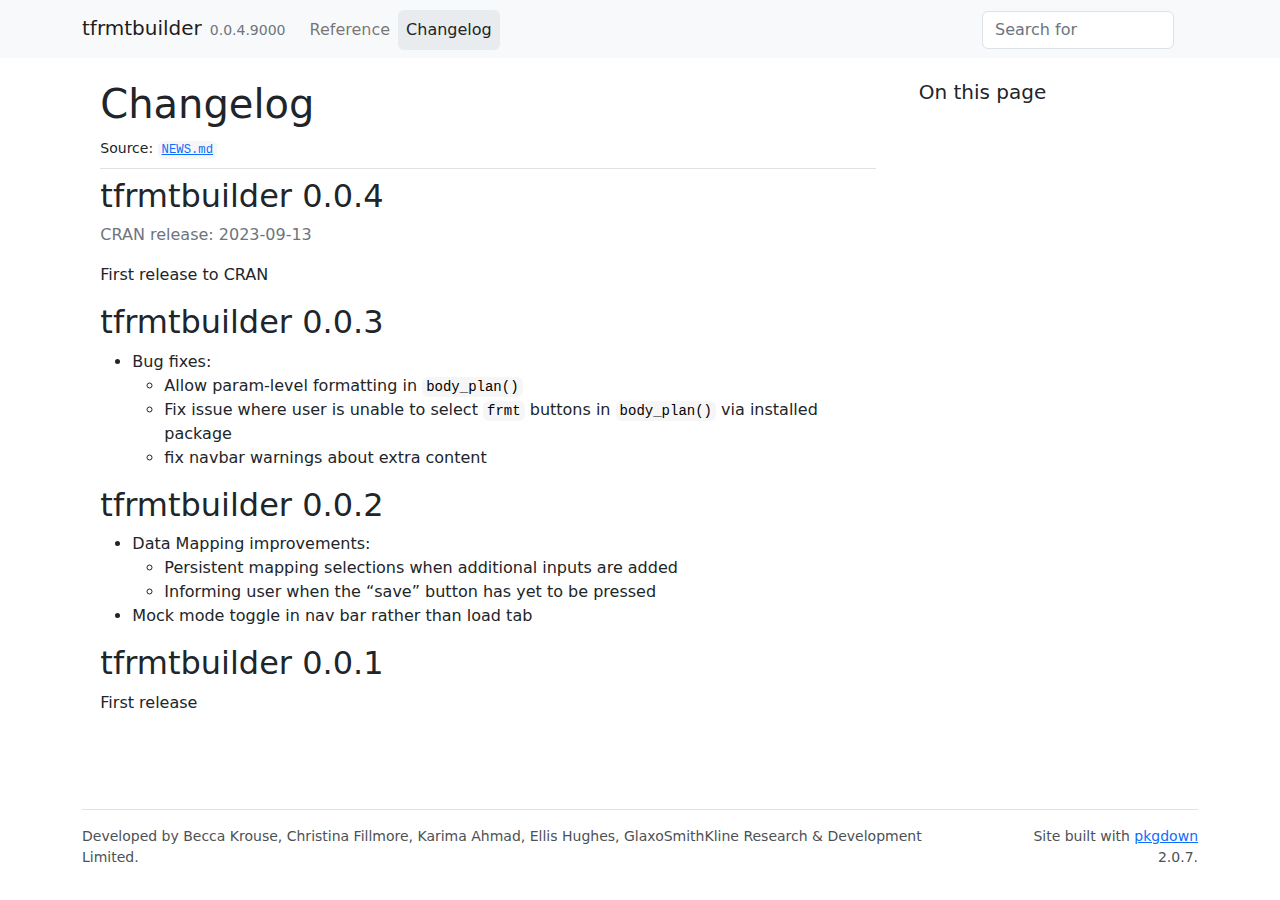
==== news/index.html @ 428edf24 "Deploying to gh-pages from @ GSK-Biostatistics/tfrmtbuilder@8b2377c2a7a94a5ebff060d12d398bca99f2f9e7" ====
<!DOCTYPE html>
<!-- Generated by pkgdown: do not edit by hand --><html lang="en"><head><meta http-equiv="Content-Type" content="text/html; charset=UTF-8"><meta charset="utf-8"><meta http-equiv="X-UA-Compatible" content="IE=edge"><meta name="viewport" content="width=device-width, initial-scale=1, shrink-to-fit=no"><title>Changelog • tfrmtbuilder</title><script src="../deps/jquery-3.6.0/jquery-3.6.0.min.js"></script><meta name="viewport" content="width=device-width, initial-scale=1, shrink-to-fit=no"><link href="../deps/bootstrap-5.2.2/bootstrap.min.css" rel="stylesheet"><script src="../deps/bootstrap-5.2.2/bootstrap.bundle.min.js"></script><!-- Font Awesome icons --><link rel="stylesheet" href="https://cdnjs.cloudflare.com/ajax/libs/font-awesome/5.12.1/css/all.min.css" integrity="sha256-mmgLkCYLUQbXn0B1SRqzHar6dCnv9oZFPEC1g1cwlkk=" crossorigin="anonymous"><link rel="stylesheet" href="https://cdnjs.cloudflare.com/ajax/libs/font-awesome/5.12.1/css/v4-shims.min.css" integrity="sha256-wZjR52fzng1pJHwx4aV2AO3yyTOXrcDW7jBpJtTwVxw=" crossorigin="anonymous"><!-- bootstrap-toc --><script src="https://cdn.jsdelivr.net/gh/afeld/bootstrap-toc@v1.0.1/dist/bootstrap-toc.min.js" integrity="sha256-4veVQbu7//Lk5TSmc7YV48MxtMy98e26cf5MrgZYnwo=" crossorigin="anonymous"></script><!-- headroom.js --><script src="https://cdnjs.cloudflare.com/ajax/libs/headroom/0.11.0/headroom.min.js" integrity="sha256-AsUX4SJE1+yuDu5+mAVzJbuYNPHj/WroHuZ8Ir/CkE0=" crossorigin="anonymous"></script><script src="https://cdnjs.cloudflare.com/ajax/libs/headroom/0.11.0/jQuery.headroom.min.js" integrity="sha256-ZX/yNShbjqsohH1k95liqY9Gd8uOiE1S4vZc+9KQ1K4=" crossorigin="anonymous"></script><!-- clipboard.js --><script src="https://cdnjs.cloudflare.com/ajax/libs/clipboard.js/2.0.6/clipboard.min.js" integrity="sha256-inc5kl9MA1hkeYUt+EC3BhlIgyp/2jDIyBLS6k3UxPI=" crossorigin="anonymous"></script><!-- search --><script src="https://cdnjs.cloudflare.com/ajax/libs/fuse.js/6.4.6/fuse.js" integrity="sha512-zv6Ywkjyktsohkbp9bb45V6tEMoWhzFzXis+LrMehmJZZSys19Yxf1dopHx7WzIKxr5tK2dVcYmaCk2uqdjF4A==" crossorigin="anonymous"></script><script src="https://cdnjs.cloudflare.com/ajax/libs/autocomplete.js/0.38.0/autocomplete.jquery.min.js" integrity="sha512-GU9ayf+66Xx2TmpxqJpliWbT5PiGYxpaG8rfnBEk1LL8l1KGkRShhngwdXK1UgqhAzWpZHSiYPc09/NwDQIGyg==" crossorigin="anonymous"></script><script src="https://cdnjs.cloudflare.com/ajax/libs/mark.js/8.11.1/mark.min.js" integrity="sha512-5CYOlHXGh6QpOFA/TeTylKLWfB3ftPsde7AnmhuitiTX4K5SqCLBeKro6sPS8ilsz1Q4NRx3v8Ko2IBiszzdww==" crossorigin="anonymous"></script><!-- pkgdown --><script src="../pkgdown.js"></script><meta property="og:title" content="Changelog"><!-- mathjax --><script src="https://cdnjs.cloudflare.com/ajax/libs/mathjax/2.7.5/MathJax.js" integrity="sha256-nvJJv9wWKEm88qvoQl9ekL2J+k/RWIsaSScxxlsrv8k=" crossorigin="anonymous"></script><script src="https://cdnjs.cloudflare.com/ajax/libs/mathjax/2.7.5/config/TeX-AMS-MML_HTMLorMML.js" integrity="sha256-84DKXVJXs0/F8OTMzX4UR909+jtl4G7SPypPavF+GfA=" crossorigin="anonymous"></script><!--[if lt IE 9]>
<script src="https://oss.maxcdn.com/html5shiv/3.7.3/html5shiv.min.js"></script>
<script src="https://oss.maxcdn.com/respond/1.4.2/respond.min.js"></script>
<![endif]--></head><body>
    <a href="#main" class="visually-hidden-focusable">Skip to contents</a>
    

    <nav class="navbar fixed-top navbar-light navbar-expand-lg bg-light"><div class="container">
    
    <a class="navbar-brand me-2" href="../index.html">tfrmtbuilder</a>

    <small class="nav-text text-muted me-auto" data-bs-toggle="tooltip" data-bs-placement="bottom" title="">0.0.4.9000</small>

    
    <button class="navbar-toggler" type="button" data-bs-toggle="collapse" data-bs-target="#navbar" aria-controls="navbar" aria-expanded="false" aria-label="Toggle navigation">
      <span class="navbar-toggler-icon"></span>
    </button>

    <div id="navbar" class="collapse navbar-collapse ms-3">
      <ul class="navbar-nav me-auto"><li class="nav-item">
  <a class="nav-link" href="../reference/index.html">Reference</a>
</li>
<li class="active nav-item">
  <a class="nav-link" href="../news/index.html">Changelog</a>
</li>
      </ul><form class="form-inline my-2 my-lg-0" role="search">
        <input type="search" class="form-control me-sm-2" aria-label="Toggle navigation" name="search-input" data-search-index="../search.json" id="search-input" placeholder="Search for" autocomplete="off"></form>

      <ul class="navbar-nav"><li class="nav-item">
  <a class="external-link nav-link" href="https://github.com/GSK-Biostatistics/tfrmtbuilder/" aria-label="github">
    <span class="fab fa fab fa-github fa-lg"></span>
     
  </a>
</li>
      </ul></div>

    
  </div>
</nav><div class="container template-news">
<div class="row">
  <main id="main" class="col-md-9"><div class="page-header">
      <img src="" class="logo" alt=""><h1>Changelog</h1>
      <small>Source: <a href="https://github.com/GSK-Biostatistics/tfrmtbuilder/blob/HEAD/NEWS.md" class="external-link"><code>NEWS.md</code></a></small>
    </div>

    <div class="section level2">
<h2 class="pkg-version" data-toc-text="0.0.4" id="tfrmtbuilder-004">tfrmtbuilder 0.0.4<a class="anchor" aria-label="anchor" href="#tfrmtbuilder-004"></a></h2><p class="text-muted">CRAN release: 2023-09-13</p>
<p>First release to CRAN</p>
</div>
    <div class="section level2">
<h2 class="pkg-version" data-toc-text="0.0.3" id="tfrmtbuilder-003">tfrmtbuilder 0.0.3<a class="anchor" aria-label="anchor" href="#tfrmtbuilder-003"></a></h2>
<ul><li>Bug fixes:
<ul><li>Allow param-level formatting in <code>body_plan()</code>
</li>
<li>Fix issue where user is unable to select <code>frmt</code> buttons in <code>body_plan()</code> via installed package</li>
<li>fix navbar warnings about extra content</li>
</ul></li>
</ul></div>
    <div class="section level2">
<h2 class="pkg-version" data-toc-text="0.0.2" id="tfrmtbuilder-002">tfrmtbuilder 0.0.2<a class="anchor" aria-label="anchor" href="#tfrmtbuilder-002"></a></h2>
<ul><li>Data Mapping improvements:
<ul><li>Persistent mapping selections when additional inputs are added</li>
<li>Informing user when the “save” button has yet to be pressed</li>
</ul></li>
<li>Mock mode toggle in nav bar rather than load tab</li>
</ul></div>
    <div class="section level2">
<h2 class="pkg-version" data-toc-text="0.0.1" id="tfrmtbuilder-001">tfrmtbuilder 0.0.1<a class="anchor" aria-label="anchor" href="#tfrmtbuilder-001"></a></h2>
<p>First release</p>
</div>
  </main><aside class="col-md-3"><nav id="toc"><h2>On this page</h2>
    </nav></aside></div>


    <footer><div class="pkgdown-footer-left">
  <p></p><p>Developed by Becca Krouse, Christina Fillmore, Karima Ahmad, Ellis Hughes, GlaxoSmithKline Research &amp; Development Limited.</p>
</div>

<div class="pkgdown-footer-right">
  <p></p><p>Site built with <a href="https://pkgdown.r-lib.org/" class="external-link">pkgdown</a> 2.0.7.</p>
</div>

    </footer></div>

  

  

  </body></html>
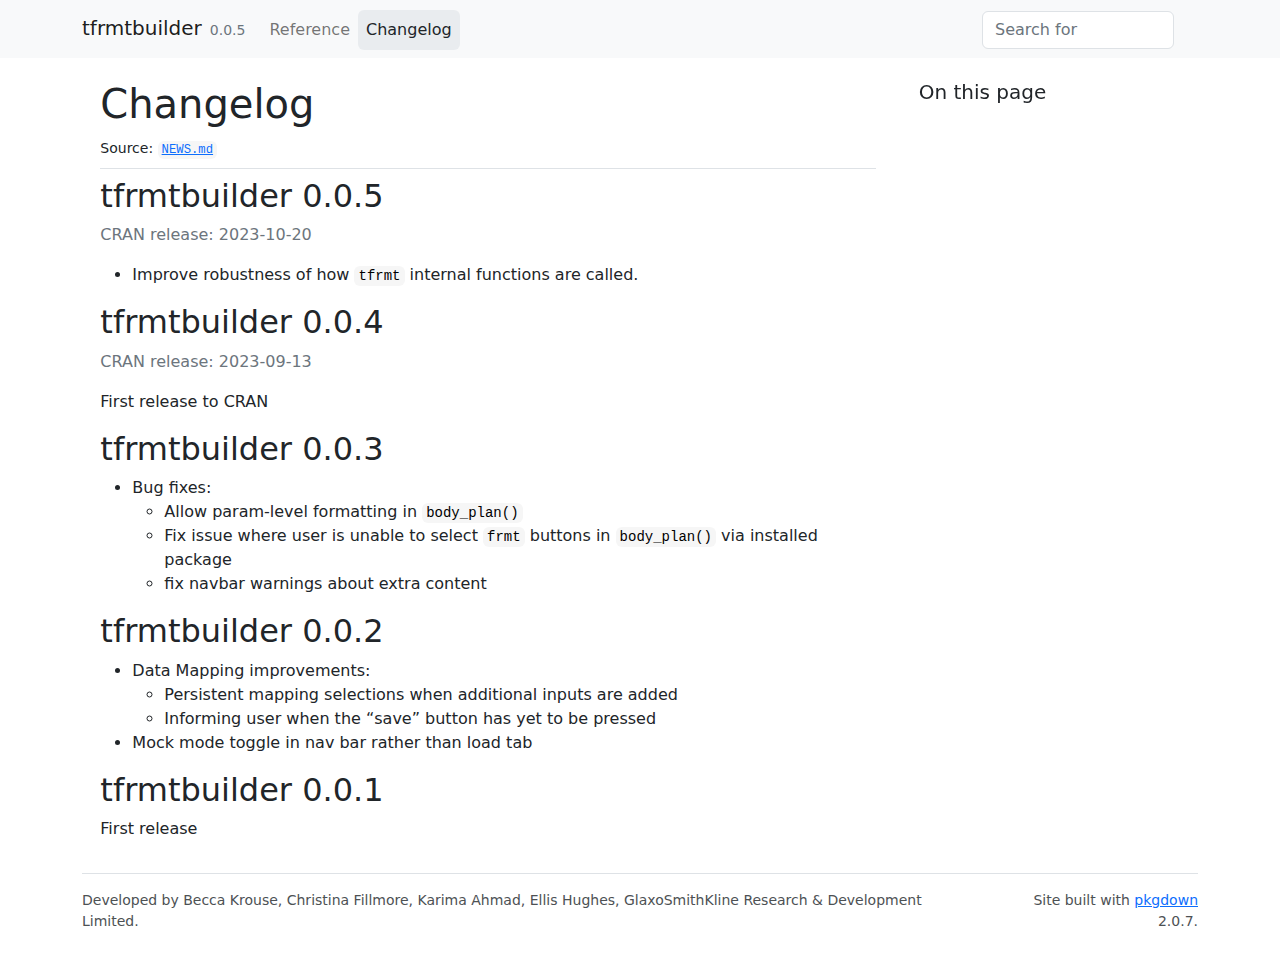
==== commit 9bd81aa9: "Deploying to gh-pages from @ GSK-Biostatistics/tfrmtbuilder@6c50a4b6c866f224abedc95652e67dfab94d68ec" ====
--- a/news/index.html
+++ b/news/index.html
@@ -10,7 +10,7 @@
     
     <a class="navbar-brand me-2" href="../index.html">tfrmtbuilder</a>
 
-    <small class="nav-text text-muted me-auto" data-bs-toggle="tooltip" data-bs-placement="bottom" title="">0.0.4.9000</small>
+    <small class="nav-text text-muted me-auto" data-bs-toggle="tooltip" data-bs-placement="bottom" title="">0.0.5</small>
 
     
     <button class="navbar-toggler" type="button" data-bs-toggle="collapse" data-bs-target="#navbar" aria-controls="navbar" aria-expanded="false" aria-label="Toggle navigation">
@@ -44,6 +44,10 @@
       <small>Source: <a href="https://github.com/GSK-Biostatistics/tfrmtbuilder/blob/HEAD/NEWS.md" class="external-link"><code>NEWS.md</code></a></small>
     </div>
 
+    <div class="section level2">
+<h2 class="pkg-version" data-toc-text="0.0.5" id="tfrmtbuilder-005">tfrmtbuilder 0.0.5<a class="anchor" aria-label="anchor" href="#tfrmtbuilder-005"></a></h2><p class="text-muted">CRAN release: 2023-10-20</p>
+<ul><li>Improve robustness of how <code>tfrmt</code> internal functions are called.</li>
+</ul></div>
     <div class="section level2">
 <h2 class="pkg-version" data-toc-text="0.0.4" id="tfrmtbuilder-004">tfrmtbuilder 0.0.4<a class="anchor" aria-label="anchor" href="#tfrmtbuilder-004"></a></h2><p class="text-muted">CRAN release: 2023-09-13</p>
 <p>First release to CRAN</p>
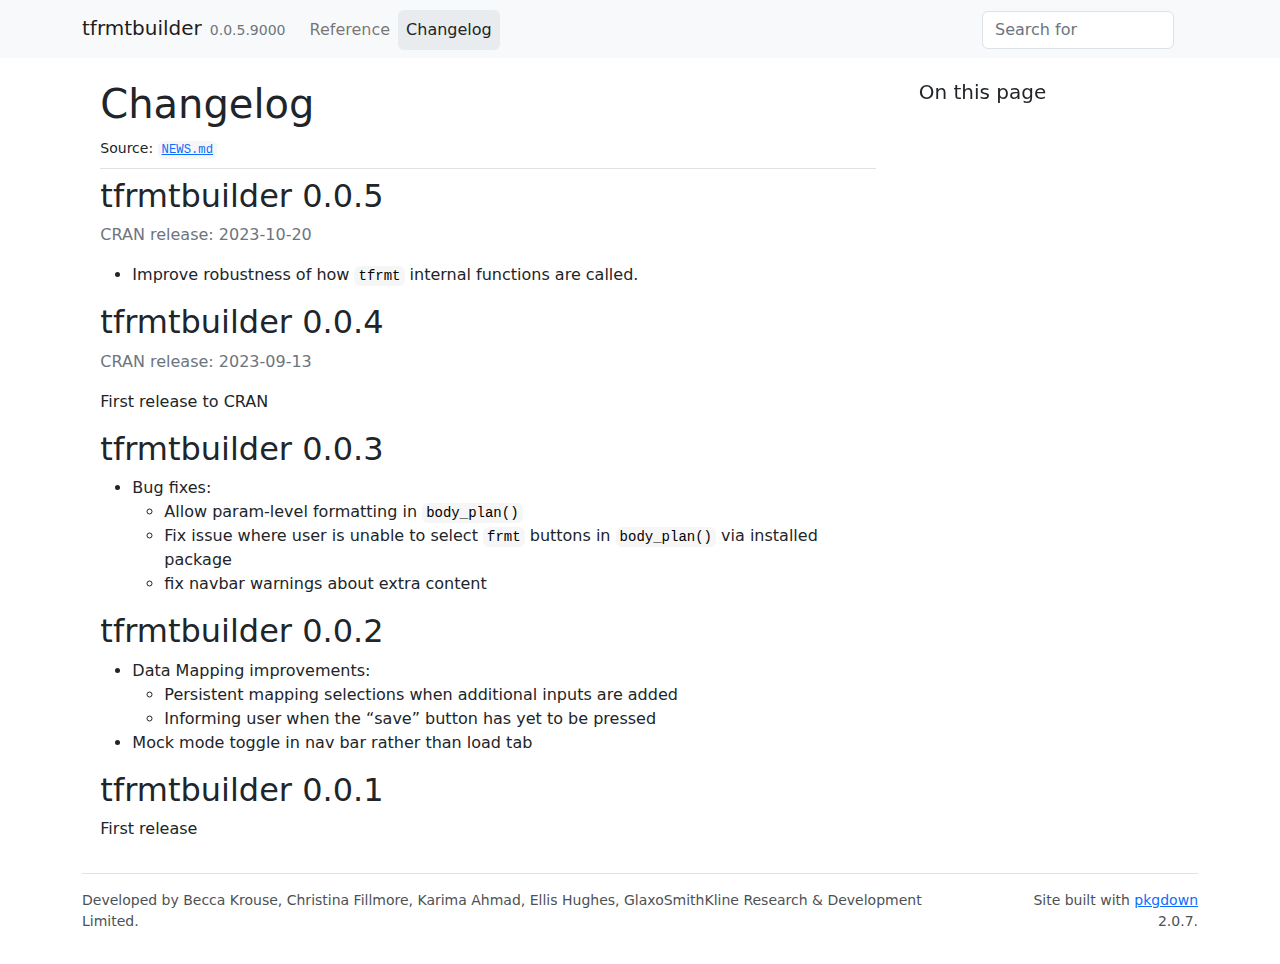
==== commit bd10a770: "Deploying to gh-pages from @ GSK-Biostatistics/tfrmtbuilder@5633d0e20280a19b2c94caabd3c668087235c49d" ====
--- a/news/index.html
+++ b/news/index.html
@@ -10,7 +10,7 @@
     
     <a class="navbar-brand me-2" href="../index.html">tfrmtbuilder</a>
 
-    <small class="nav-text text-muted me-auto" data-bs-toggle="tooltip" data-bs-placement="bottom" title="">0.0.5</small>
+    <small class="nav-text text-muted me-auto" data-bs-toggle="tooltip" data-bs-placement="bottom" title="">0.0.5.9000</small>
 
     
     <button class="navbar-toggler" type="button" data-bs-toggle="collapse" data-bs-target="#navbar" aria-controls="navbar" aria-expanded="false" aria-label="Toggle navigation">
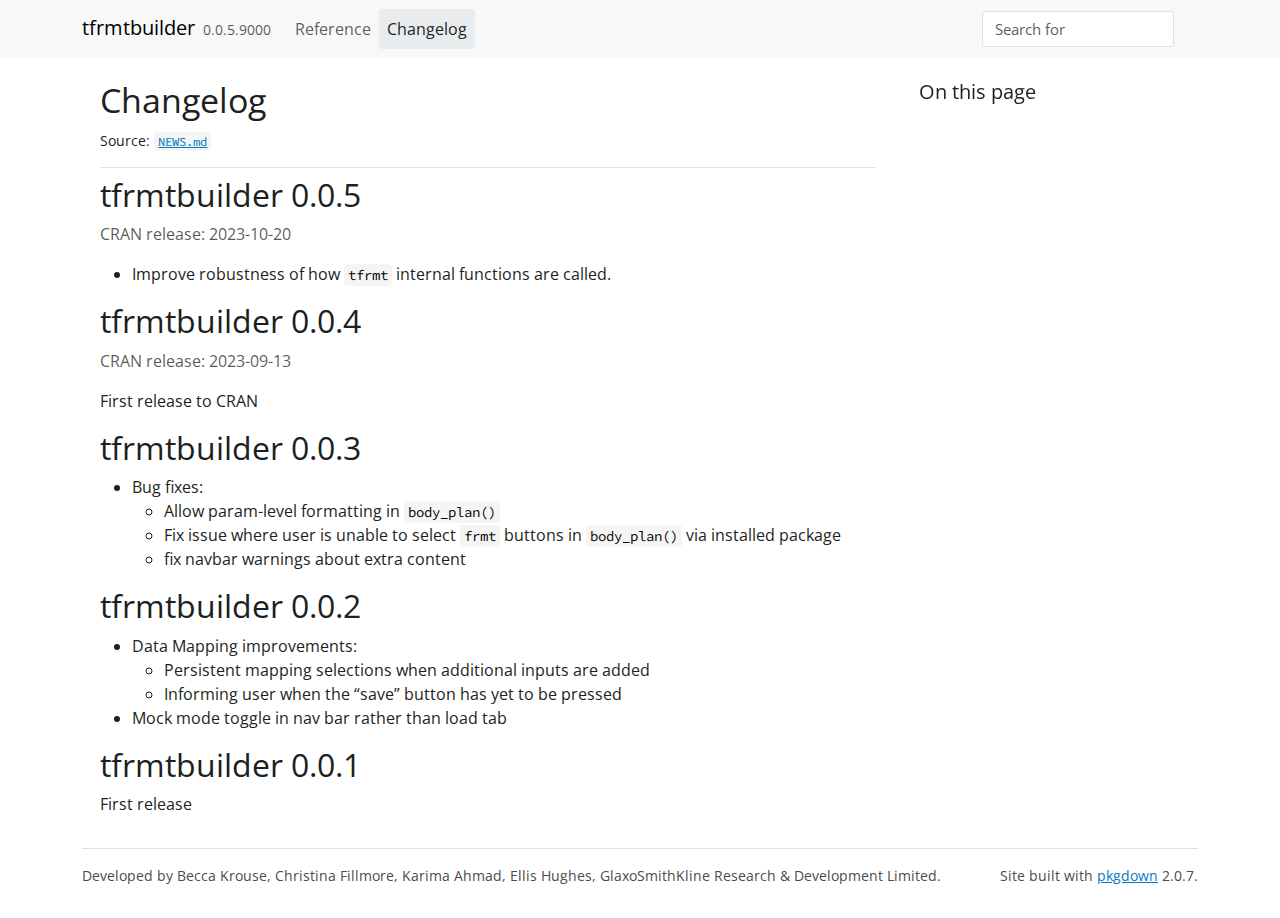
==== commit ec0eccc2: "Deploying to gh-pages from @ GSK-Biostatistics/tfrmtbuilder@a87a3e801674ff63e5ff476159b5dccac0629d09" ====
--- a/news/index.html
+++ b/news/index.html
@@ -1,5 +1,5 @@
 <!DOCTYPE html>
-<!-- Generated by pkgdown: do not edit by hand --><html lang="en"><head><meta http-equiv="Content-Type" content="text/html; charset=UTF-8"><meta charset="utf-8"><meta http-equiv="X-UA-Compatible" content="IE=edge"><meta name="viewport" content="width=device-width, initial-scale=1, shrink-to-fit=no"><title>Changelog • tfrmtbuilder</title><script src="../deps/jquery-3.6.0/jquery-3.6.0.min.js"></script><meta name="viewport" content="width=device-width, initial-scale=1, shrink-to-fit=no"><link href="../deps/bootstrap-5.2.2/bootstrap.min.css" rel="stylesheet"><script src="../deps/bootstrap-5.2.2/bootstrap.bundle.min.js"></script><!-- Font Awesome icons --><link rel="stylesheet" href="https://cdnjs.cloudflare.com/ajax/libs/font-awesome/5.12.1/css/all.min.css" integrity="sha256-mmgLkCYLUQbXn0B1SRqzHar6dCnv9oZFPEC1g1cwlkk=" crossorigin="anonymous"><link rel="stylesheet" href="https://cdnjs.cloudflare.com/ajax/libs/font-awesome/5.12.1/css/v4-shims.min.css" integrity="sha256-wZjR52fzng1pJHwx4aV2AO3yyTOXrcDW7jBpJtTwVxw=" crossorigin="anonymous"><!-- bootstrap-toc --><script src="https://cdn.jsdelivr.net/gh/afeld/bootstrap-toc@v1.0.1/dist/bootstrap-toc.min.js" integrity="sha256-4veVQbu7//Lk5TSmc7YV48MxtMy98e26cf5MrgZYnwo=" crossorigin="anonymous"></script><!-- headroom.js --><script src="https://cdnjs.cloudflare.com/ajax/libs/headroom/0.11.0/headroom.min.js" integrity="sha256-AsUX4SJE1+yuDu5+mAVzJbuYNPHj/WroHuZ8Ir/CkE0=" crossorigin="anonymous"></script><script src="https://cdnjs.cloudflare.com/ajax/libs/headroom/0.11.0/jQuery.headroom.min.js" integrity="sha256-ZX/yNShbjqsohH1k95liqY9Gd8uOiE1S4vZc+9KQ1K4=" crossorigin="anonymous"></script><!-- clipboard.js --><script src="https://cdnjs.cloudflare.com/ajax/libs/clipboard.js/2.0.6/clipboard.min.js" integrity="sha256-inc5kl9MA1hkeYUt+EC3BhlIgyp/2jDIyBLS6k3UxPI=" crossorigin="anonymous"></script><!-- search --><script src="https://cdnjs.cloudflare.com/ajax/libs/fuse.js/6.4.6/fuse.js" integrity="sha512-zv6Ywkjyktsohkbp9bb45V6tEMoWhzFzXis+LrMehmJZZSys19Yxf1dopHx7WzIKxr5tK2dVcYmaCk2uqdjF4A==" crossorigin="anonymous"></script><script src="https://cdnjs.cloudflare.com/ajax/libs/autocomplete.js/0.38.0/autocomplete.jquery.min.js" integrity="sha512-GU9ayf+66Xx2TmpxqJpliWbT5PiGYxpaG8rfnBEk1LL8l1KGkRShhngwdXK1UgqhAzWpZHSiYPc09/NwDQIGyg==" crossorigin="anonymous"></script><script src="https://cdnjs.cloudflare.com/ajax/libs/mark.js/8.11.1/mark.min.js" integrity="sha512-5CYOlHXGh6QpOFA/TeTylKLWfB3ftPsde7AnmhuitiTX4K5SqCLBeKro6sPS8ilsz1Q4NRx3v8Ko2IBiszzdww==" crossorigin="anonymous"></script><!-- pkgdown --><script src="../pkgdown.js"></script><meta property="og:title" content="Changelog"><!-- mathjax --><script src="https://cdnjs.cloudflare.com/ajax/libs/mathjax/2.7.5/MathJax.js" integrity="sha256-nvJJv9wWKEm88qvoQl9ekL2J+k/RWIsaSScxxlsrv8k=" crossorigin="anonymous"></script><script src="https://cdnjs.cloudflare.com/ajax/libs/mathjax/2.7.5/config/TeX-AMS-MML_HTMLorMML.js" integrity="sha256-84DKXVJXs0/F8OTMzX4UR909+jtl4G7SPypPavF+GfA=" crossorigin="anonymous"></script><!--[if lt IE 9]>
+<!-- Generated by pkgdown: do not edit by hand --><html lang="en"><head><meta http-equiv="Content-Type" content="text/html; charset=UTF-8"><meta charset="utf-8"><meta http-equiv="X-UA-Compatible" content="IE=edge"><meta name="viewport" content="width=device-width, initial-scale=1, shrink-to-fit=no"><title>Changelog • tfrmtbuilder</title><script src="../deps/jquery-3.6.0/jquery-3.6.0.min.js"></script><meta name="viewport" content="width=device-width, initial-scale=1, shrink-to-fit=no"><link href="../deps/bootstrap-5.3.1/bootstrap.min.css" rel="stylesheet"><script src="../deps/bootstrap-5.3.1/bootstrap.bundle.min.js"></script><!-- Font Awesome icons --><link rel="stylesheet" href="https://cdnjs.cloudflare.com/ajax/libs/font-awesome/5.12.1/css/all.min.css" integrity="sha256-mmgLkCYLUQbXn0B1SRqzHar6dCnv9oZFPEC1g1cwlkk=" crossorigin="anonymous"><link rel="stylesheet" href="https://cdnjs.cloudflare.com/ajax/libs/font-awesome/5.12.1/css/v4-shims.min.css" integrity="sha256-wZjR52fzng1pJHwx4aV2AO3yyTOXrcDW7jBpJtTwVxw=" crossorigin="anonymous"><!-- bootstrap-toc --><script src="https://cdn.jsdelivr.net/gh/afeld/bootstrap-toc@v1.0.1/dist/bootstrap-toc.min.js" integrity="sha256-4veVQbu7//Lk5TSmc7YV48MxtMy98e26cf5MrgZYnwo=" crossorigin="anonymous"></script><!-- headroom.js --><script src="https://cdnjs.cloudflare.com/ajax/libs/headroom/0.11.0/headroom.min.js" integrity="sha256-AsUX4SJE1+yuDu5+mAVzJbuYNPHj/WroHuZ8Ir/CkE0=" crossorigin="anonymous"></script><script src="https://cdnjs.cloudflare.com/ajax/libs/headroom/0.11.0/jQuery.headroom.min.js" integrity="sha256-ZX/yNShbjqsohH1k95liqY9Gd8uOiE1S4vZc+9KQ1K4=" crossorigin="anonymous"></script><!-- clipboard.js --><script src="https://cdnjs.cloudflare.com/ajax/libs/clipboard.js/2.0.6/clipboard.min.js" integrity="sha256-inc5kl9MA1hkeYUt+EC3BhlIgyp/2jDIyBLS6k3UxPI=" crossorigin="anonymous"></script><!-- search --><script src="https://cdnjs.cloudflare.com/ajax/libs/fuse.js/6.4.6/fuse.js" integrity="sha512-zv6Ywkjyktsohkbp9bb45V6tEMoWhzFzXis+LrMehmJZZSys19Yxf1dopHx7WzIKxr5tK2dVcYmaCk2uqdjF4A==" crossorigin="anonymous"></script><script src="https://cdnjs.cloudflare.com/ajax/libs/autocomplete.js/0.38.0/autocomplete.jquery.min.js" integrity="sha512-GU9ayf+66Xx2TmpxqJpliWbT5PiGYxpaG8rfnBEk1LL8l1KGkRShhngwdXK1UgqhAzWpZHSiYPc09/NwDQIGyg==" crossorigin="anonymous"></script><script src="https://cdnjs.cloudflare.com/ajax/libs/mark.js/8.11.1/mark.min.js" integrity="sha512-5CYOlHXGh6QpOFA/TeTylKLWfB3ftPsde7AnmhuitiTX4K5SqCLBeKro6sPS8ilsz1Q4NRx3v8Ko2IBiszzdww==" crossorigin="anonymous"></script><!-- pkgdown --><script src="../pkgdown.js"></script><meta property="og:title" content="Changelog"><!-- mathjax --><script src="https://cdnjs.cloudflare.com/ajax/libs/mathjax/2.7.5/MathJax.js" integrity="sha256-nvJJv9wWKEm88qvoQl9ekL2J+k/RWIsaSScxxlsrv8k=" crossorigin="anonymous"></script><script src="https://cdnjs.cloudflare.com/ajax/libs/mathjax/2.7.5/config/TeX-AMS-MML_HTMLorMML.js" integrity="sha256-84DKXVJXs0/F8OTMzX4UR909+jtl4G7SPypPavF+GfA=" crossorigin="anonymous"></script><!--[if lt IE 9]>
 <script src="https://oss.maxcdn.com/html5shiv/3.7.3/html5shiv.min.js"></script>
 <script src="https://oss.maxcdn.com/respond/1.4.2/respond.min.js"></script>
 <![endif]--></head><body>
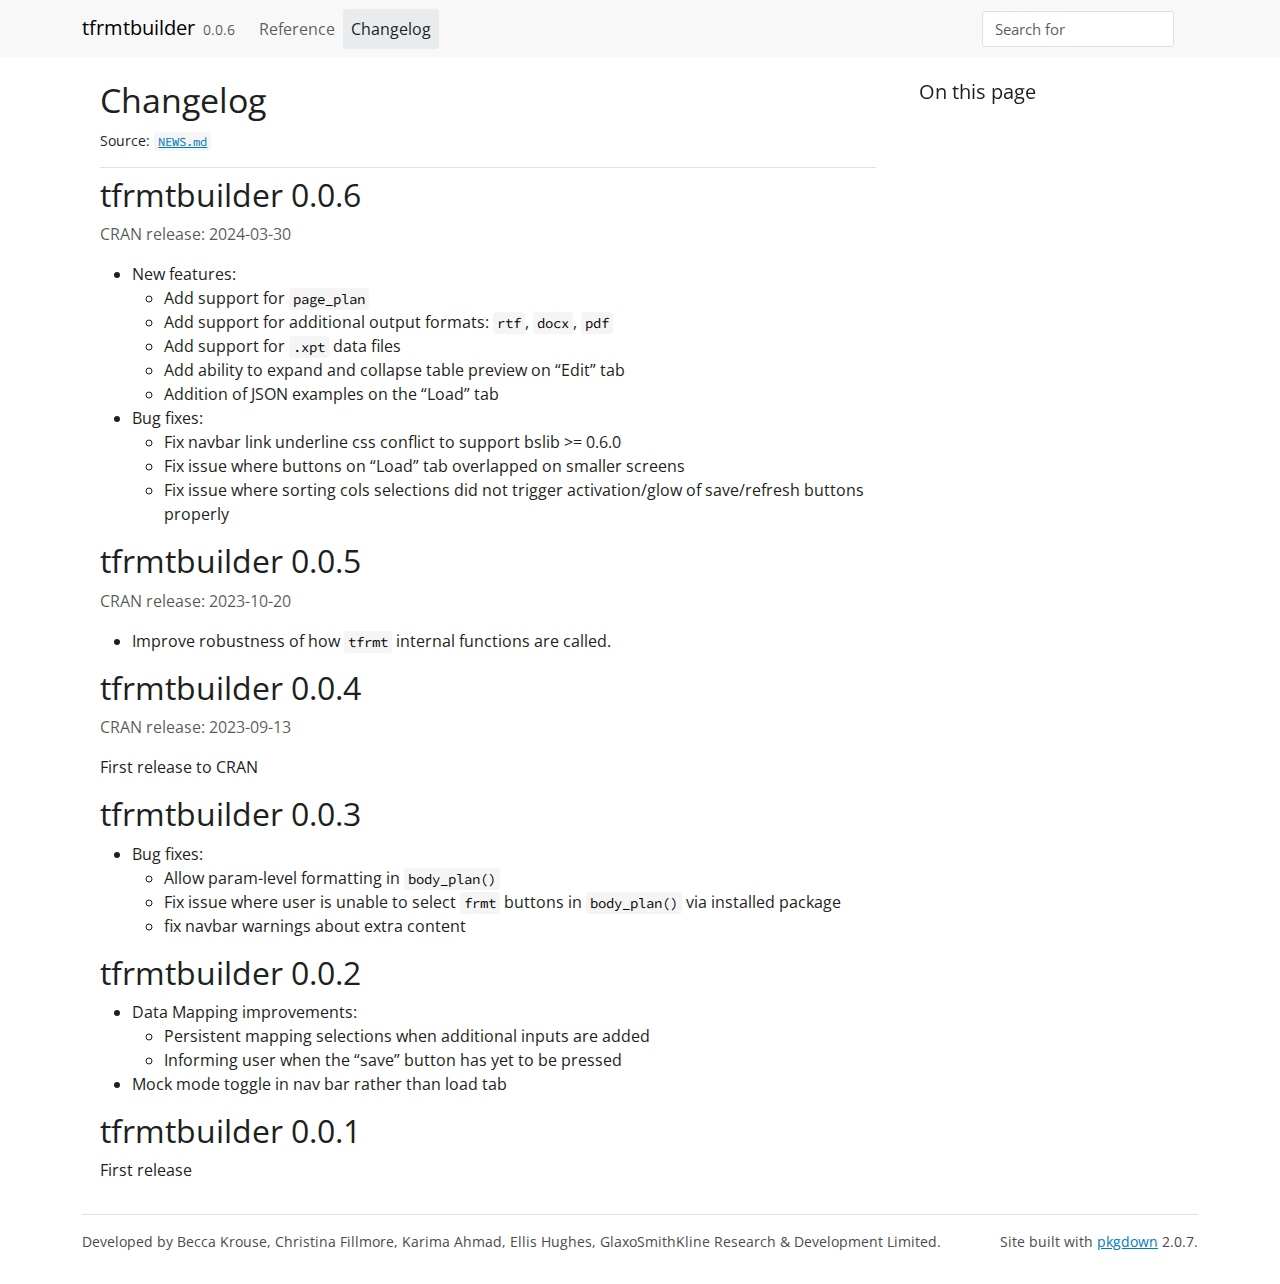
==== commit 6f9093e3: "Deploying to gh-pages from @ GSK-Biostatistics/tfrmtbuilder@7d9de361a3c602429640049780ff4c6fe3e8c072" ====
--- a/news/index.html
+++ b/news/index.html
@@ -10,7 +10,7 @@
     
     <a class="navbar-brand me-2" href="../index.html">tfrmtbuilder</a>
 
-    <small class="nav-text text-muted me-auto" data-bs-toggle="tooltip" data-bs-placement="bottom" title="">0.0.5.9000</small>
+    <small class="nav-text text-muted me-auto" data-bs-toggle="tooltip" data-bs-placement="bottom" title="">0.0.6</small>
 
     
     <button class="navbar-toggler" type="button" data-bs-toggle="collapse" data-bs-target="#navbar" aria-controls="navbar" aria-expanded="false" aria-label="Toggle navigation">
@@ -44,6 +44,23 @@
       <small>Source: <a href="https://github.com/GSK-Biostatistics/tfrmtbuilder/blob/HEAD/NEWS.md" class="external-link"><code>NEWS.md</code></a></small>
     </div>
 
+    <div class="section level2">
+<h2 class="pkg-version" data-toc-text="0.0.6" id="tfrmtbuilder-006">tfrmtbuilder 0.0.6<a class="anchor" aria-label="anchor" href="#tfrmtbuilder-006"></a></h2><p class="text-muted">CRAN release: 2024-03-30</p>
+<ul><li>New features:
+<ul><li>Add support for <code>page_plan</code>
+</li>
+<li>Add support for additional output formats: <code>rtf</code>, <code>docx</code>, <code>pdf</code>
+</li>
+<li>Add support for <code>.xpt</code> data files</li>
+<li>Add ability to expand and collapse table preview on “Edit” tab</li>
+<li>Addition of JSON examples on the “Load” tab</li>
+</ul></li>
+<li>Bug fixes:
+<ul><li>Fix navbar link underline css conflict to support bslib &gt;= 0.6.0</li>
+<li>Fix issue where buttons on “Load” tab overlapped on smaller screens</li>
+<li>Fix issue where sorting cols selections did not trigger activation/glow of save/refresh buttons properly</li>
+</ul></li>
+</ul></div>
     <div class="section level2">
 <h2 class="pkg-version" data-toc-text="0.0.5" id="tfrmtbuilder-005">tfrmtbuilder 0.0.5<a class="anchor" aria-label="anchor" href="#tfrmtbuilder-005"></a></h2><p class="text-muted">CRAN release: 2023-10-20</p>
 <ul><li>Improve robustness of how <code>tfrmt</code> internal functions are called.</li>
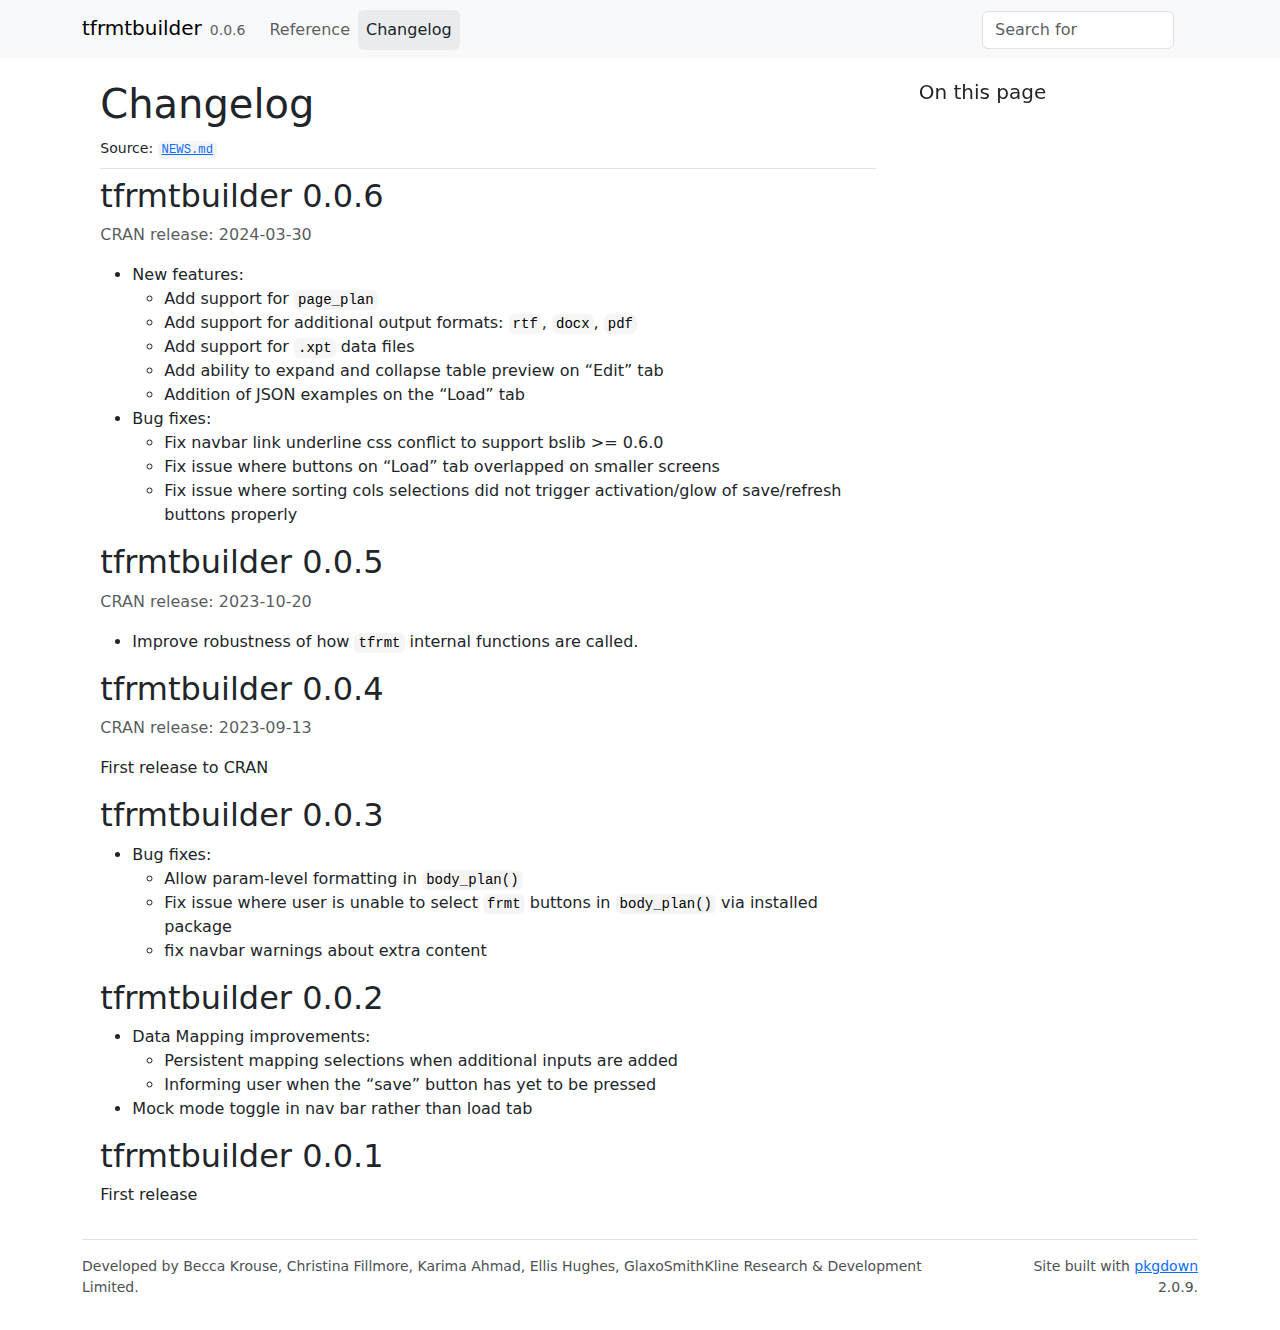
==== commit b525b90f: "Deploying to gh-pages from @ GSK-Biostatistics/tfrmtbuilder@7d9de361a3c602429640049780ff4c6fe3e8c072" ====
--- a/news/index.html
+++ b/news/index.html
@@ -1,12 +1,12 @@
 <!DOCTYPE html>
-<!-- Generated by pkgdown: do not edit by hand --><html lang="en"><head><meta http-equiv="Content-Type" content="text/html; charset=UTF-8"><meta charset="utf-8"><meta http-equiv="X-UA-Compatible" content="IE=edge"><meta name="viewport" content="width=device-width, initial-scale=1, shrink-to-fit=no"><title>Changelog • tfrmtbuilder</title><script src="../deps/jquery-3.6.0/jquery-3.6.0.min.js"></script><meta name="viewport" content="width=device-width, initial-scale=1, shrink-to-fit=no"><link href="../deps/bootstrap-5.3.1/bootstrap.min.css" rel="stylesheet"><script src="../deps/bootstrap-5.3.1/bootstrap.bundle.min.js"></script><!-- Font Awesome icons --><link rel="stylesheet" href="https://cdnjs.cloudflare.com/ajax/libs/font-awesome/5.12.1/css/all.min.css" integrity="sha256-mmgLkCYLUQbXn0B1SRqzHar6dCnv9oZFPEC1g1cwlkk=" crossorigin="anonymous"><link rel="stylesheet" href="https://cdnjs.cloudflare.com/ajax/libs/font-awesome/5.12.1/css/v4-shims.min.css" integrity="sha256-wZjR52fzng1pJHwx4aV2AO3yyTOXrcDW7jBpJtTwVxw=" crossorigin="anonymous"><!-- bootstrap-toc --><script src="https://cdn.jsdelivr.net/gh/afeld/bootstrap-toc@v1.0.1/dist/bootstrap-toc.min.js" integrity="sha256-4veVQbu7//Lk5TSmc7YV48MxtMy98e26cf5MrgZYnwo=" crossorigin="anonymous"></script><!-- headroom.js --><script src="https://cdnjs.cloudflare.com/ajax/libs/headroom/0.11.0/headroom.min.js" integrity="sha256-AsUX4SJE1+yuDu5+mAVzJbuYNPHj/WroHuZ8Ir/CkE0=" crossorigin="anonymous"></script><script src="https://cdnjs.cloudflare.com/ajax/libs/headroom/0.11.0/jQuery.headroom.min.js" integrity="sha256-ZX/yNShbjqsohH1k95liqY9Gd8uOiE1S4vZc+9KQ1K4=" crossorigin="anonymous"></script><!-- clipboard.js --><script src="https://cdnjs.cloudflare.com/ajax/libs/clipboard.js/2.0.6/clipboard.min.js" integrity="sha256-inc5kl9MA1hkeYUt+EC3BhlIgyp/2jDIyBLS6k3UxPI=" crossorigin="anonymous"></script><!-- search --><script src="https://cdnjs.cloudflare.com/ajax/libs/fuse.js/6.4.6/fuse.js" integrity="sha512-zv6Ywkjyktsohkbp9bb45V6tEMoWhzFzXis+LrMehmJZZSys19Yxf1dopHx7WzIKxr5tK2dVcYmaCk2uqdjF4A==" crossorigin="anonymous"></script><script src="https://cdnjs.cloudflare.com/ajax/libs/autocomplete.js/0.38.0/autocomplete.jquery.min.js" integrity="sha512-GU9ayf+66Xx2TmpxqJpliWbT5PiGYxpaG8rfnBEk1LL8l1KGkRShhngwdXK1UgqhAzWpZHSiYPc09/NwDQIGyg==" crossorigin="anonymous"></script><script src="https://cdnjs.cloudflare.com/ajax/libs/mark.js/8.11.1/mark.min.js" integrity="sha512-5CYOlHXGh6QpOFA/TeTylKLWfB3ftPsde7AnmhuitiTX4K5SqCLBeKro6sPS8ilsz1Q4NRx3v8Ko2IBiszzdww==" crossorigin="anonymous"></script><!-- pkgdown --><script src="../pkgdown.js"></script><meta property="og:title" content="Changelog"><!-- mathjax --><script src="https://cdnjs.cloudflare.com/ajax/libs/mathjax/2.7.5/MathJax.js" integrity="sha256-nvJJv9wWKEm88qvoQl9ekL2J+k/RWIsaSScxxlsrv8k=" crossorigin="anonymous"></script><script src="https://cdnjs.cloudflare.com/ajax/libs/mathjax/2.7.5/config/TeX-AMS-MML_HTMLorMML.js" integrity="sha256-84DKXVJXs0/F8OTMzX4UR909+jtl4G7SPypPavF+GfA=" crossorigin="anonymous"></script><!--[if lt IE 9]>
+<!-- Generated by pkgdown: do not edit by hand --><html lang="en"><head><meta http-equiv="Content-Type" content="text/html; charset=UTF-8"><meta charset="utf-8"><meta http-equiv="X-UA-Compatible" content="IE=edge"><meta name="viewport" content="width=device-width, initial-scale=1, shrink-to-fit=no"><title>Changelog • tfrmtbuilder</title><script src="../deps/jquery-3.6.0/jquery-3.6.0.min.js"></script><meta name="viewport" content="width=device-width, initial-scale=1, shrink-to-fit=no"><link href="../deps/bootstrap-5.3.1/bootstrap.min.css" rel="stylesheet"><script src="../deps/bootstrap-5.3.1/bootstrap.bundle.min.js"></script><!-- Font Awesome icons --><link rel="stylesheet" href="https://cdnjs.cloudflare.com/ajax/libs/font-awesome/5.12.1/css/all.min.css" integrity="sha256-mmgLkCYLUQbXn0B1SRqzHar6dCnv9oZFPEC1g1cwlkk=" crossorigin="anonymous"><link rel="stylesheet" href="https://cdnjs.cloudflare.com/ajax/libs/font-awesome/5.12.1/css/v4-shims.min.css" integrity="sha256-wZjR52fzng1pJHwx4aV2AO3yyTOXrcDW7jBpJtTwVxw=" crossorigin="anonymous"><!-- bootstrap-toc --><script src="https://cdn.jsdelivr.net/gh/afeld/bootstrap-toc@v1.0.1/dist/bootstrap-toc.min.js" integrity="sha256-4veVQbu7//Lk5TSmc7YV48MxtMy98e26cf5MrgZYnwo=" crossorigin="anonymous"></script><!-- headroom.js --><script src="https://cdnjs.cloudflare.com/ajax/libs/headroom/0.11.0/headroom.min.js" integrity="sha256-AsUX4SJE1+yuDu5+mAVzJbuYNPHj/WroHuZ8Ir/CkE0=" crossorigin="anonymous"></script><script src="https://cdnjs.cloudflare.com/ajax/libs/headroom/0.11.0/jQuery.headroom.min.js" integrity="sha256-ZX/yNShbjqsohH1k95liqY9Gd8uOiE1S4vZc+9KQ1K4=" crossorigin="anonymous"></script><!-- clipboard.js --><script src="https://cdnjs.cloudflare.com/ajax/libs/clipboard.js/2.0.11/clipboard.min.js" integrity="sha512-7O5pXpc0oCRrxk8RUfDYFgn0nO1t+jLuIOQdOMRp4APB7uZ4vSjspzp5y6YDtDs4VzUSTbWzBFZ/LKJhnyFOKw==" crossorigin="anonymous" referrerpolicy="no-referrer"></script><!-- search --><script src="https://cdnjs.cloudflare.com/ajax/libs/fuse.js/6.4.6/fuse.js" integrity="sha512-zv6Ywkjyktsohkbp9bb45V6tEMoWhzFzXis+LrMehmJZZSys19Yxf1dopHx7WzIKxr5tK2dVcYmaCk2uqdjF4A==" crossorigin="anonymous"></script><script src="https://cdnjs.cloudflare.com/ajax/libs/autocomplete.js/0.38.0/autocomplete.jquery.min.js" integrity="sha512-GU9ayf+66Xx2TmpxqJpliWbT5PiGYxpaG8rfnBEk1LL8l1KGkRShhngwdXK1UgqhAzWpZHSiYPc09/NwDQIGyg==" crossorigin="anonymous"></script><script src="https://cdnjs.cloudflare.com/ajax/libs/mark.js/8.11.1/mark.min.js" integrity="sha512-5CYOlHXGh6QpOFA/TeTylKLWfB3ftPsde7AnmhuitiTX4K5SqCLBeKro6sPS8ilsz1Q4NRx3v8Ko2IBiszzdww==" crossorigin="anonymous"></script><!-- pkgdown --><script src="../pkgdown.js"></script><meta property="og:title" content="Changelog"><!-- mathjax --><script src="https://cdnjs.cloudflare.com/ajax/libs/mathjax/2.7.5/MathJax.js" integrity="sha256-nvJJv9wWKEm88qvoQl9ekL2J+k/RWIsaSScxxlsrv8k=" crossorigin="anonymous"></script><script src="https://cdnjs.cloudflare.com/ajax/libs/mathjax/2.7.5/config/TeX-AMS-MML_HTMLorMML.js" integrity="sha256-84DKXVJXs0/F8OTMzX4UR909+jtl4G7SPypPavF+GfA=" crossorigin="anonymous"></script><!--[if lt IE 9]>
 <script src="https://oss.maxcdn.com/html5shiv/3.7.3/html5shiv.min.js"></script>
 <script src="https://oss.maxcdn.com/respond/1.4.2/respond.min.js"></script>
 <![endif]--></head><body>
     <a href="#main" class="visually-hidden-focusable">Skip to contents</a>
     
 
-    <nav class="navbar fixed-top navbar-light navbar-expand-lg bg-light"><div class="container">
+    <nav class="navbar fixed-top navbar-light navbar-expand-lg bg-light" data-bs-theme="light"><div class="container">
     
     <a class="navbar-brand me-2" href="../index.html">tfrmtbuilder</a>
 
@@ -95,11 +95,11 @@
 
 
     <footer><div class="pkgdown-footer-left">
-  <p></p><p>Developed by Becca Krouse, Christina Fillmore, Karima Ahmad, Ellis Hughes, GlaxoSmithKline Research &amp; Development Limited.</p>
+  <p>Developed by Becca Krouse, Christina Fillmore, Karima Ahmad, Ellis Hughes, GlaxoSmithKline Research &amp; Development Limited.</p>
 </div>
 
 <div class="pkgdown-footer-right">
-  <p></p><p>Site built with <a href="https://pkgdown.r-lib.org/" class="external-link">pkgdown</a> 2.0.7.</p>
+  <p>Site built with <a href="https://pkgdown.r-lib.org/" class="external-link">pkgdown</a> 2.0.9.</p>
 </div>
 
     </footer></div>
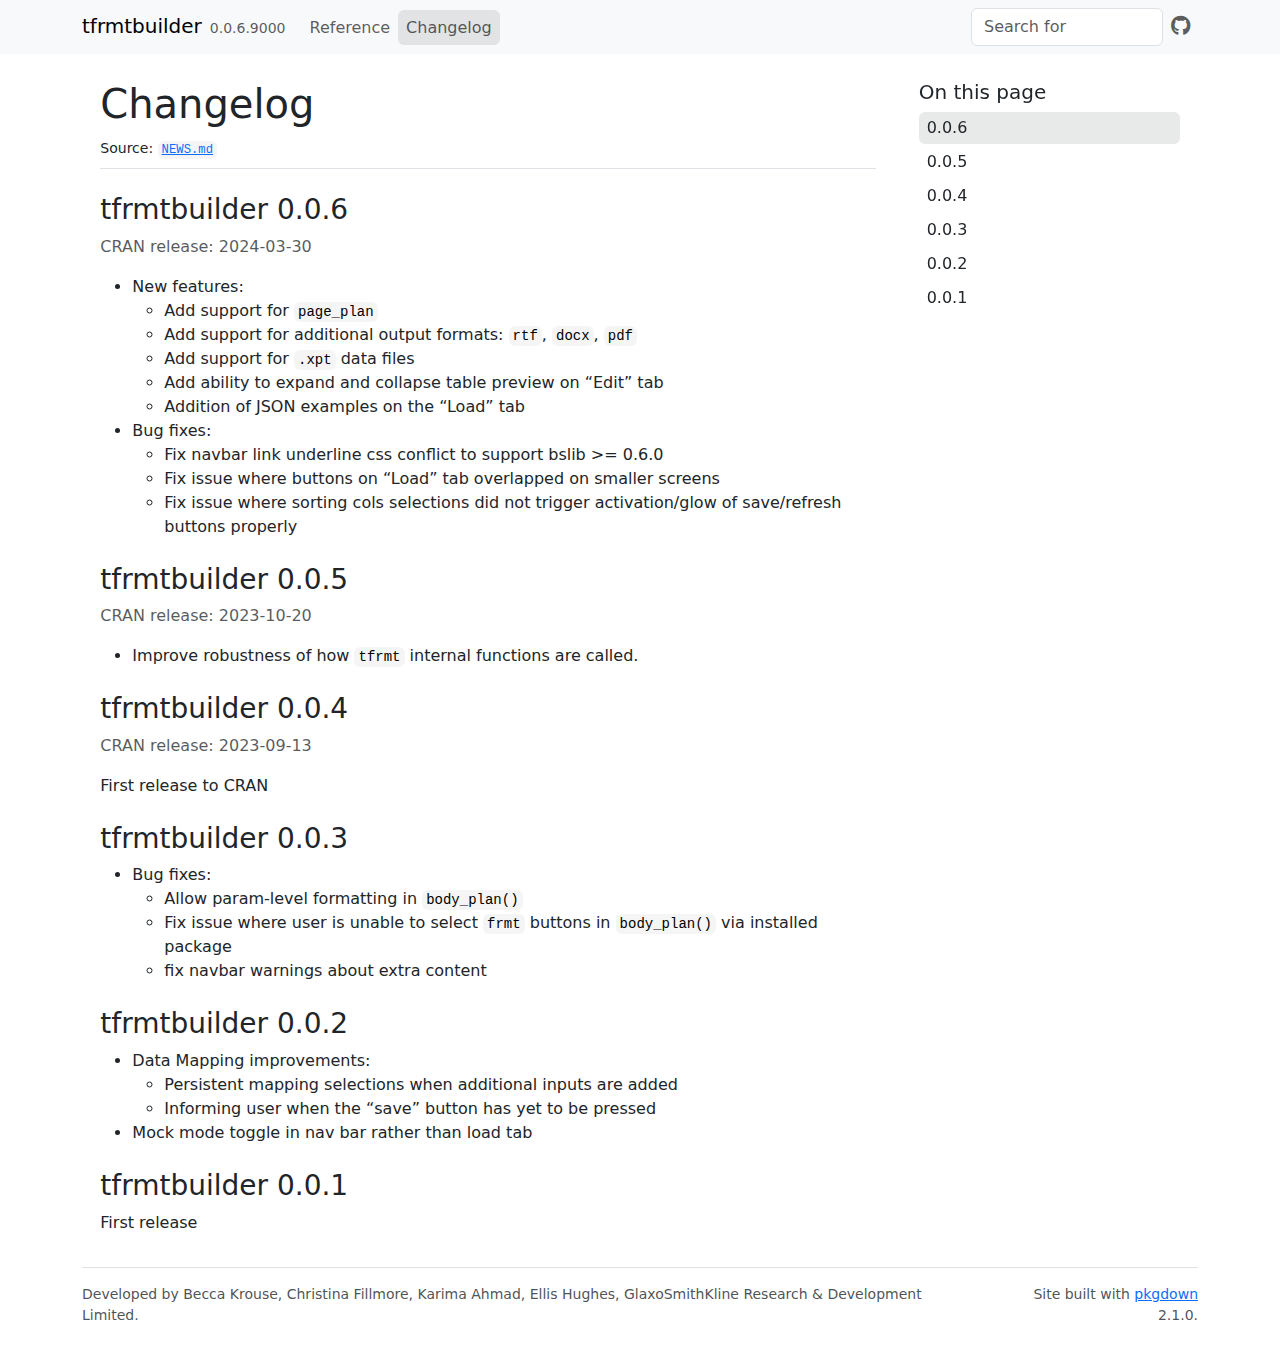
==== commit 8f9e65d3: "Deploying to gh-pages from @ GSK-Biostatistics/tfrmtbuilder@fde77acf8137cafb50ba1d2ee41d3680e21f4325" ====
--- a/news/index.html
+++ b/news/index.html
@@ -1,47 +1,35 @@
 <!DOCTYPE html>
-<!-- Generated by pkgdown: do not edit by hand --><html lang="en"><head><meta http-equiv="Content-Type" content="text/html; charset=UTF-8"><meta charset="utf-8"><meta http-equiv="X-UA-Compatible" content="IE=edge"><meta name="viewport" content="width=device-width, initial-scale=1, shrink-to-fit=no"><title>Changelog • tfrmtbuilder</title><script src="../deps/jquery-3.6.0/jquery-3.6.0.min.js"></script><meta name="viewport" content="width=device-width, initial-scale=1, shrink-to-fit=no"><link href="../deps/bootstrap-5.3.1/bootstrap.min.css" rel="stylesheet"><script src="../deps/bootstrap-5.3.1/bootstrap.bundle.min.js"></script><!-- Font Awesome icons --><link rel="stylesheet" href="https://cdnjs.cloudflare.com/ajax/libs/font-awesome/5.12.1/css/all.min.css" integrity="sha256-mmgLkCYLUQbXn0B1SRqzHar6dCnv9oZFPEC1g1cwlkk=" crossorigin="anonymous"><link rel="stylesheet" href="https://cdnjs.cloudflare.com/ajax/libs/font-awesome/5.12.1/css/v4-shims.min.css" integrity="sha256-wZjR52fzng1pJHwx4aV2AO3yyTOXrcDW7jBpJtTwVxw=" crossorigin="anonymous"><!-- bootstrap-toc --><script src="https://cdn.jsdelivr.net/gh/afeld/bootstrap-toc@v1.0.1/dist/bootstrap-toc.min.js" integrity="sha256-4veVQbu7//Lk5TSmc7YV48MxtMy98e26cf5MrgZYnwo=" crossorigin="anonymous"></script><!-- headroom.js --><script src="https://cdnjs.cloudflare.com/ajax/libs/headroom/0.11.0/headroom.min.js" integrity="sha256-AsUX4SJE1+yuDu5+mAVzJbuYNPHj/WroHuZ8Ir/CkE0=" crossorigin="anonymous"></script><script src="https://cdnjs.cloudflare.com/ajax/libs/headroom/0.11.0/jQuery.headroom.min.js" integrity="sha256-ZX/yNShbjqsohH1k95liqY9Gd8uOiE1S4vZc+9KQ1K4=" crossorigin="anonymous"></script><!-- clipboard.js --><script src="https://cdnjs.cloudflare.com/ajax/libs/clipboard.js/2.0.11/clipboard.min.js" integrity="sha512-7O5pXpc0oCRrxk8RUfDYFgn0nO1t+jLuIOQdOMRp4APB7uZ4vSjspzp5y6YDtDs4VzUSTbWzBFZ/LKJhnyFOKw==" crossorigin="anonymous" referrerpolicy="no-referrer"></script><!-- search --><script src="https://cdnjs.cloudflare.com/ajax/libs/fuse.js/6.4.6/fuse.js" integrity="sha512-zv6Ywkjyktsohkbp9bb45V6tEMoWhzFzXis+LrMehmJZZSys19Yxf1dopHx7WzIKxr5tK2dVcYmaCk2uqdjF4A==" crossorigin="anonymous"></script><script src="https://cdnjs.cloudflare.com/ajax/libs/autocomplete.js/0.38.0/autocomplete.jquery.min.js" integrity="sha512-GU9ayf+66Xx2TmpxqJpliWbT5PiGYxpaG8rfnBEk1LL8l1KGkRShhngwdXK1UgqhAzWpZHSiYPc09/NwDQIGyg==" crossorigin="anonymous"></script><script src="https://cdnjs.cloudflare.com/ajax/libs/mark.js/8.11.1/mark.min.js" integrity="sha512-5CYOlHXGh6QpOFA/TeTylKLWfB3ftPsde7AnmhuitiTX4K5SqCLBeKro6sPS8ilsz1Q4NRx3v8Ko2IBiszzdww==" crossorigin="anonymous"></script><!-- pkgdown --><script src="../pkgdown.js"></script><meta property="og:title" content="Changelog"><!-- mathjax --><script src="https://cdnjs.cloudflare.com/ajax/libs/mathjax/2.7.5/MathJax.js" integrity="sha256-nvJJv9wWKEm88qvoQl9ekL2J+k/RWIsaSScxxlsrv8k=" crossorigin="anonymous"></script><script src="https://cdnjs.cloudflare.com/ajax/libs/mathjax/2.7.5/config/TeX-AMS-MML_HTMLorMML.js" integrity="sha256-84DKXVJXs0/F8OTMzX4UR909+jtl4G7SPypPavF+GfA=" crossorigin="anonymous"></script><!--[if lt IE 9]>
-<script src="https://oss.maxcdn.com/html5shiv/3.7.3/html5shiv.min.js"></script>
-<script src="https://oss.maxcdn.com/respond/1.4.2/respond.min.js"></script>
-<![endif]--></head><body>
+<!-- Generated by pkgdown: do not edit by hand --><html lang="en"><head><meta http-equiv="Content-Type" content="text/html; charset=UTF-8"><meta charset="utf-8"><meta http-equiv="X-UA-Compatible" content="IE=edge"><meta name="viewport" content="width=device-width, initial-scale=1, shrink-to-fit=no"><title>Changelog • tfrmtbuilder</title><script src="../deps/jquery-3.6.0/jquery-3.6.0.min.js"></script><meta name="viewport" content="width=device-width, initial-scale=1, shrink-to-fit=no"><link href="../deps/bootstrap-5.3.1/bootstrap.min.css" rel="stylesheet"><script src="../deps/bootstrap-5.3.1/bootstrap.bundle.min.js"></script><link href="../deps/font-awesome-6.4.2/css/all.min.css" rel="stylesheet"><link href="../deps/font-awesome-6.4.2/css/v4-shims.min.css" rel="stylesheet"><script src="../deps/headroom-0.11.0/headroom.min.js"></script><script src="../deps/headroom-0.11.0/jQuery.headroom.min.js"></script><script src="../deps/bootstrap-toc-1.0.1/bootstrap-toc.min.js"></script><script src="../deps/clipboard.js-2.0.11/clipboard.min.js"></script><script src="../deps/search-1.0.0/autocomplete.jquery.min.js"></script><script src="../deps/search-1.0.0/fuse.min.js"></script><script src="../deps/search-1.0.0/mark.min.js"></script><!-- pkgdown --><script src="../pkgdown.js"></script><meta property="og:title" content="Changelog"></head><body>
     <a href="#main" class="visually-hidden-focusable">Skip to contents</a>
-    
 
-    <nav class="navbar fixed-top navbar-light navbar-expand-lg bg-light" data-bs-theme="light"><div class="container">
-    
+
+    <nav class="navbar navbar-expand-lg fixed-top bg-light" data-bs-theme="light" aria-label="Site navigation"><div class="container">
+
     <a class="navbar-brand me-2" href="../index.html">tfrmtbuilder</a>
 
-    <small class="nav-text text-muted me-auto" data-bs-toggle="tooltip" data-bs-placement="bottom" title="">0.0.6</small>
+    <small class="nav-text text-muted me-auto" data-bs-toggle="tooltip" data-bs-placement="bottom" title="">0.0.6.9000</small>
 
-    
+
     <button class="navbar-toggler" type="button" data-bs-toggle="collapse" data-bs-target="#navbar" aria-controls="navbar" aria-expanded="false" aria-label="Toggle navigation">
       <span class="navbar-toggler-icon"></span>
     </button>
 
     <div id="navbar" class="collapse navbar-collapse ms-3">
-      <ul class="navbar-nav me-auto"><li class="nav-item">
-  <a class="nav-link" href="../reference/index.html">Reference</a>
-</li>
-<li class="active nav-item">
-  <a class="nav-link" href="../news/index.html">Changelog</a>
-</li>
-      </ul><form class="form-inline my-2 my-lg-0" role="search">
-        <input type="search" class="form-control me-sm-2" aria-label="Toggle navigation" name="search-input" data-search-index="../search.json" id="search-input" placeholder="Search for" autocomplete="off"></form>
-
-      <ul class="navbar-nav"><li class="nav-item">
-  <a class="external-link nav-link" href="https://github.com/GSK-Biostatistics/tfrmtbuilder/" aria-label="github">
-    <span class="fab fa fab fa-github fa-lg"></span>
-     
-  </a>
-</li>
+      <ul class="navbar-nav me-auto"><li class="nav-item"><a class="nav-link" href="../reference/index.html">Reference</a></li>
+<li class="active nav-item"><a class="nav-link" href="../news/index.html">Changelog</a></li>
+      </ul><ul class="navbar-nav"><li class="nav-item"><form class="form-inline" role="search">
+ <input class="form-control" type="search" name="search-input" id="search-input" autocomplete="off" aria-label="Search site" placeholder="Search for" data-search-index="../search.json"></form></li>
+<li class="nav-item"><a class="external-link nav-link" href="https://github.com/GSK-Biostatistics/tfrmtbuilder/" aria-label="GitHub"><span class="fa fab fa-github fa-lg"></span></a></li>
       </ul></div>
 
-    
+
   </div>
 </nav><div class="container template-news">
 <div class="row">
   <main id="main" class="col-md-9"><div class="page-header">
-      <img src="" class="logo" alt=""><h1>Changelog</h1>
-      <small>Source: <a href="https://github.com/GSK-Biostatistics/tfrmtbuilder/blob/HEAD/NEWS.md" class="external-link"><code>NEWS.md</code></a></small>
+
+      <h1>Changelog</h1>
+      <small>Source: <a href="https://github.com/GSK-Biostatistics/tfrmtbuilder/blob/main/NEWS.md" class="external-link"><code>NEWS.md</code></a></small>
     </div>
 
     <div class="section level2">
@@ -90,7 +78,7 @@
 <h2 class="pkg-version" data-toc-text="0.0.1" id="tfrmtbuilder-001">tfrmtbuilder 0.0.1<a class="anchor" aria-label="anchor" href="#tfrmtbuilder-001"></a></h2>
 <p>First release</p>
 </div>
-  </main><aside class="col-md-3"><nav id="toc"><h2>On this page</h2>
+  </main><aside class="col-md-3"><nav id="toc" aria-label="Table of contents"><h2>On this page</h2>
     </nav></aside></div>
 
 
@@ -99,14 +87,14 @@
 </div>
 
 <div class="pkgdown-footer-right">
-  <p>Site built with <a href="https://pkgdown.r-lib.org/" class="external-link">pkgdown</a> 2.0.9.</p>
+  <p>Site built with <a href="https://pkgdown.r-lib.org/" class="external-link">pkgdown</a> 2.1.0.</p>
 </div>
 
     </footer></div>
 
-  
 
-  
+
+
 
   </body></html>
 
